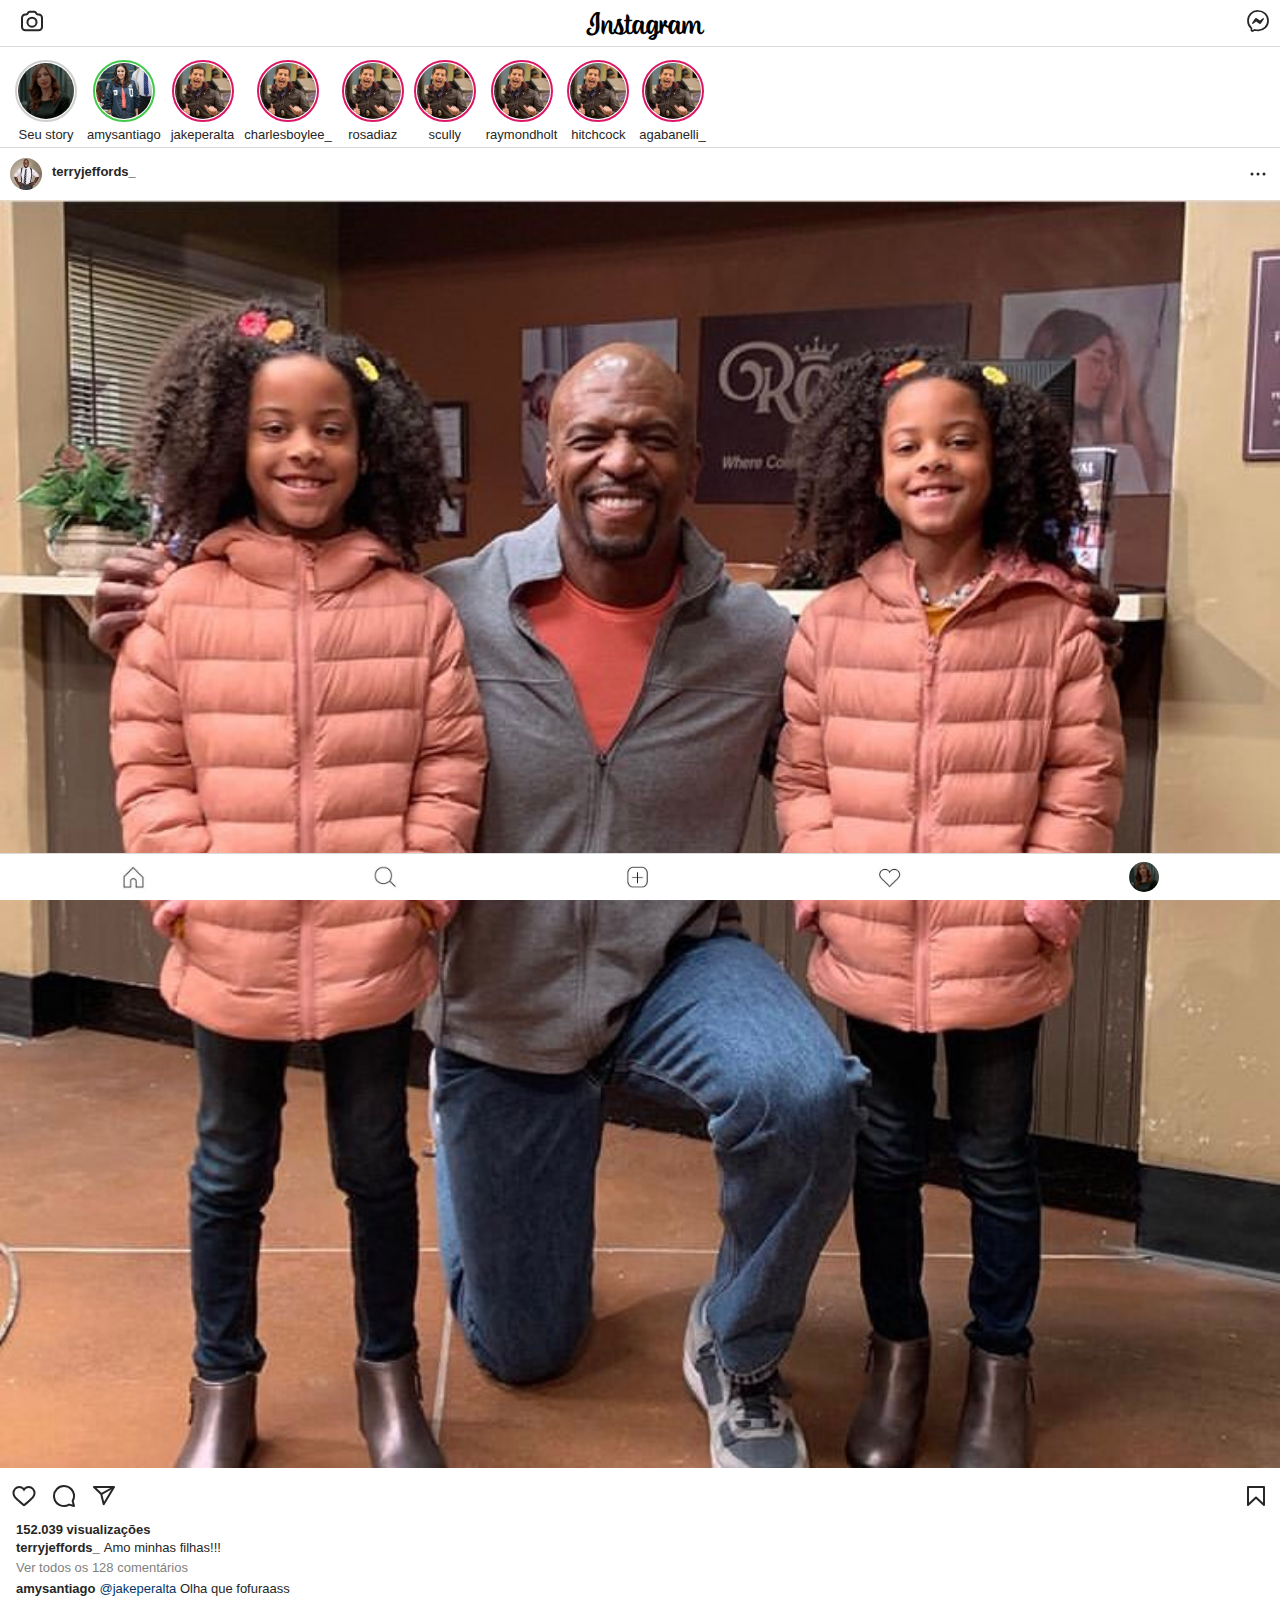
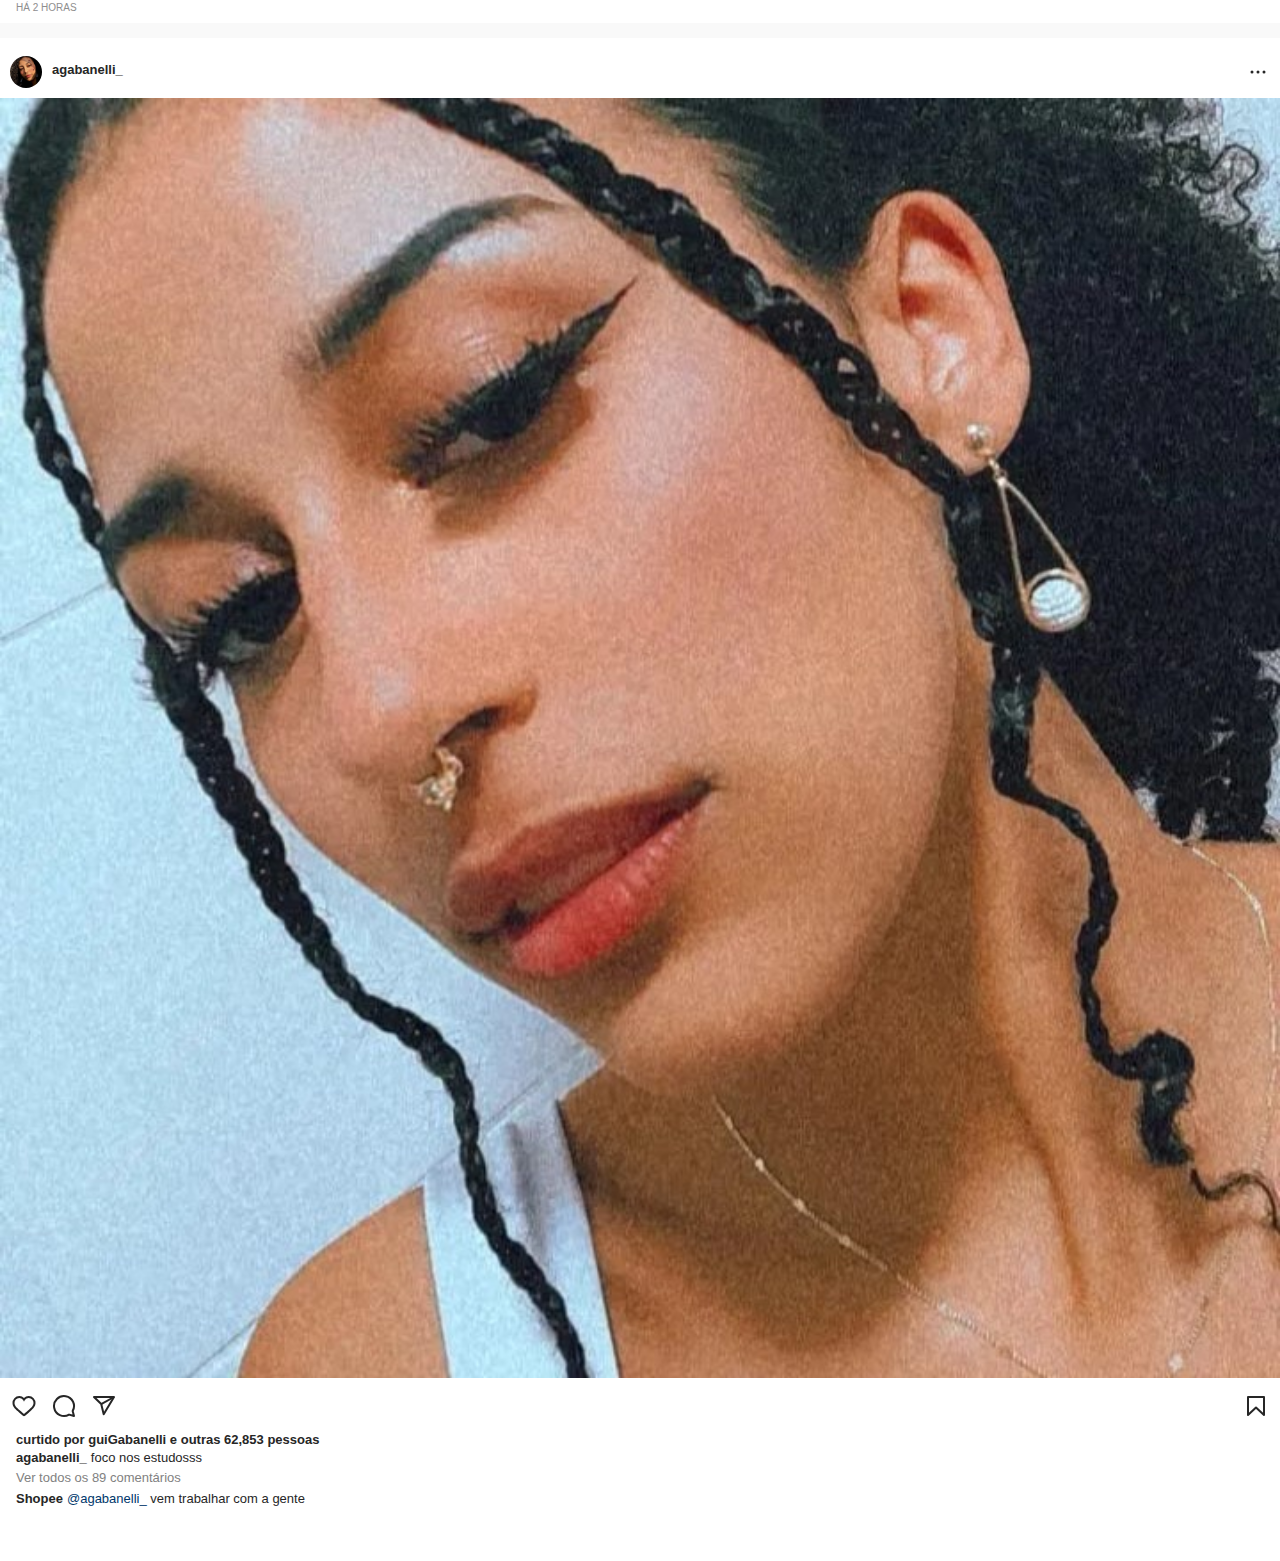
==== index.html @ 6c4eb4de "Add files via upload" ====
<!DOCTYPE html>
<html lang="en">

<head>
    <meta charset="UTF-8">
    <meta http-equiv="X-UA-Compatible" content="IE=edge">
    <meta name="viewport" content="width=device-width, initial-scale=1.0">
    <link rel="stylesheet" href="style.css">
    <link rel="icon" type="image/png" href="./fotos/instagram-icone-icon-1.png">
    <title>Instagram</title>
</head>

<body>
    <header>
        <div id="iconeStoryNovo">
            <svg aria-label="Novo story" class="_ab6-" color="#262626" fill="#262626" height="24" role="img"
                viewBox="0 0 24 24" width="24">
                <circle cx="12" cy="13.191" fill="none" r="4.539" stroke="currentColor" stroke-linejoin="round"
                    stroke-width="2"></circle>
                <path
                    d="M18.592 21.374A3.408 3.408 0 0022 17.966V8.874a3.41 3.41 0 00-3.41-3.409h-.52a2.108 2.108 0 01-1.954-1.375 2.082 2.082 0 00-2.204-1.348h-3.824A2.082 2.082 0 007.884 4.09 2.108 2.108 0 015.93 5.465h-.52A3.41 3.41 0 002 8.875v9.091a3.408 3.408 0 003.408 3.408z"
                    fill="none" stroke="currentColor" stroke-linejoin="round" stroke-width="2"></path>
            </svg>
        </div>
        <h1>Instagram</h1>
        <div id="iconeMensagens">
            <svg aria-label="Messenger" class="_ab6-" color="#262626" fill="#262626" height="24" role="img"
                viewBox="0 0 24 24" width="24">
                <path
                    d="M12.003 2.001a9.705 9.705 0 110 19.4 10.876 10.876 0 01-2.895-.384.798.798 0 00-.533.04l-1.984.876a.801.801 0 01-1.123-.708l-.054-1.78a.806.806 0 00-.27-.569 9.49 9.49 0 01-3.14-7.175 9.65 9.65 0 0110-9.7z"
                    fill="none" stroke="currentColor" stroke-miterlimit="10" stroke-width="1.739"></path>
                <path
                    d="M17.79 10.132a.659.659 0 00-.962-.873l-2.556 2.05a.63.63 0 01-.758.002L11.06 9.47a1.576 1.576 0 00-2.277.42l-2.567 3.98a.659.659 0 00.961.875l2.556-2.049a.63.63 0 01.759-.002l2.452 1.84a1.576 1.576 0 002.278-.42z"
                    fill-rule="evenodd"></path>
            </svg>
        </div>
    </header>
    <div class="topbar">
        <div class="story">
            <img class="mystoryPhoto" src="./fotos/8803b8cc7ead937092e18b21e936384a.jpg" alt="SeuStory" width="56">
            <span>Seu story</span>
        </div>
        <div class="story">
            <img class="storyPhotoFriends" src="./fotos/b1fdc8699f5cfa6f0bca0fb3edc25e66.jpg" alt="OutroStory"
                width="56" height="56">
            <span>amysantiago</span>
        </div>
        <div class="story">
            <img class="storyPhoto" src="./fotos/YKdAW6oT_400x400.jpg" alt="OutroStory" width="56">
            <span>jakeperalta</span>
        </div>
        <div class="story">
            <img class="storyPhoto" src="./fotos/YKdAW6oT_400x400.jpg" alt="OutroStory" width="56">
            <span>charlesboylee_</span>
        </div>
        <div class="story">
            <img class="storyPhoto" src="./fotos/YKdAW6oT_400x400.jpg" alt="OutroStory" width="56">
            <span>rosadiaz</span>
        </div>
        <div class="story">
            <img class="storyPhoto" src="./fotos/YKdAW6oT_400x400.jpg" alt="OutroStory" width="56">
            <span>scully</span>
        </div>
        <div class="story">
            <img class="storyPhoto" src="./fotos/YKdAW6oT_400x400.jpg" alt="OutroStory" width="56">
            <span>raymondholt</span>
        </div>
        <div class="story">
            <img class="storyPhoto" src="./fotos/YKdAW6oT_400x400.jpg" alt="OutroStory" width="56">
            <span>hitchcock</span>
        </div>
        <div class="story">
            <img class="storyPhoto" src="./fotos/YKdAW6oT_400x400.jpg" alt="OutroStory" width="56">
            <span>agabanelli_</span>
        </div>
    </div>

    <div class="pub">
        <div class="criador">
            <img class="perfilPhoto" src="./fotos/download.jfif" alt="icone" width="32">
            <span class="boldSpan">terryjeffords_</span>
            <svg aria-label="Mais opções" class="config" color="#262626" fill="#262626" height="24" role="img"
                viewBox="0 0 24 24" width="24">
                <circle cx="12" cy="12" r="1.5"></circle>
                <circle cx="6" cy="12" r="1.5"></circle>
                <circle cx="18" cy="12" r="1.5"></circle>
            </svg>
        </div>
        <div class="post">
            <img class="mainPhoto" src="./fotos/D1T5wXcWoAAjp3R.jpg" alt="post" width="360">
            <div class="iconbar">
                <svg aria-label="Curtir" class="_ab6-" color="#262626" fill="#262626" height="24" role="img"
                    viewBox="0 0 24 24" width="24">
                    <path
                        d="M16.792 3.904A4.989 4.989 0 0121.5 9.122c0 3.072-2.652 4.959-5.197 7.222-2.512 2.243-3.865 3.469-4.303 3.752-.477-.309-2.143-1.823-4.303-3.752C5.141 14.072 2.5 12.167 2.5 9.122a4.989 4.989 0 014.708-5.218 4.21 4.21 0 013.675 1.941c.84 1.175.98 1.763 1.12 1.763s.278-.588 1.11-1.766a4.17 4.17 0 013.679-1.938m0-2a6.04 6.04 0 00-4.797 2.127 6.052 6.052 0 00-4.787-2.127A6.985 6.985 0 00.5 9.122c0 3.61 2.55 5.827 5.015 7.97.283.246.569.494.853.747l1.027.918a44.998 44.998 0 003.518 3.018 2 2 0 002.174 0 45.263 45.263 0 003.626-3.115l.922-.824c.293-.26.59-.519.885-.774 2.334-2.025 4.98-4.32 4.98-7.94a6.985 6.985 0 00-6.708-7.218z">
                    </path>
                </svg>
                <svg aria-label="Comentar" class="_ab6-" color="#262626" fill="#262626" height="24" role="img"
                    viewBox="0 0 24 24" width="24">
                    <path d="M20.656 17.008a9.993 9.993 0 10-3.59 3.615L22 22z" fill="none" stroke="currentColor"
                        stroke-linejoin="round" stroke-width="2"></path>
                </svg>
                <svg aria-label="Compartilhar publicação" class="_ab6-" color="#262626" fill="#262626" height="24"
                    role="img" viewBox="0 0 24 24" width="24">
                    <line fill="none" stroke="currentColor" stroke-linejoin="round" stroke-width="2" x1="22" x2="9.218"
                        y1="3" y2="10.083"></line>
                    <polygon fill="none" points="11.698 20.334 22 3.001 2 3.001 9.218 10.084 11.698 20.334"
                        stroke="currentColor" stroke-linejoin="round" stroke-width="2"></polygon>
                </svg>
                <svg aria-label="Salvar" class="salvar" color="#262626" fill="#262626" height="24" role="img"
                    viewBox="0 0 24 24" width="24">
                    <polygon fill="none" points="20 21 12 13.44 4 21 4 3 20 3 20 21" stroke="currentColor"
                        stroke-linecap="round" stroke-linejoin="round" stroke-width="2"></polygon>
                </svg>
            </div>
            <div class="texto">
                <span class="boldSpan">152.039 visualizações</span>
                <div class="coment">
                    <span class="boldSpan">terryjeffords_</span>
                    <span class="normalSpan">Amo minhas filhas!!!</span>
                </div>
                <span class="greySpan">Ver todos os 128 comentários</span>
                <div>
                    <span class="boldSpan">amysantiago</span>
                    <span class="normalSpan">
                        <span class="marcarSpan">@jakeperalta</span>
                        Olha que fofuraass
                    </span>
                </div>
                <span class="timeSpan">HÁ 2 HORAS</span>
            </div>
            <hr>
        </div>
    </div>
    <div class="pub">
        <div class="criador">
            <img class="perfilPhoto" src="./fotos/WhatsApp Image 2022-10-13 at 17.48.50.jpeg" alt="icone" width="32">
            <span class="boldSpan">agabanelli_</span>
            <svg aria-label="Mais opções" class="config" color="#262626" fill="#262626" height="24" role="img"
                viewBox="0 0 24 24" width="24">
                <circle cx="12" cy="12" r="1.5"></circle>
                <circle cx="6" cy="12" r="1.5"></circle>
                <circle cx="18" cy="12" r="1.5"></circle>
            </svg>
        </div>
        <div class="post">
            <img class="mainPhoto" src="./fotos/aaaaaaaaaaaaa.jpeg" alt="post" width="360">
            <div class="iconbar">
                <svg aria-label="Curtir" class="_ab6-" color="#262626" fill="#262626" height="24" role="img"
                    viewBox="0 0 24 24" width="24">
                    <path
                        d="M16.792 3.904A4.989 4.989 0 0121.5 9.122c0 3.072-2.652 4.959-5.197 7.222-2.512 2.243-3.865 3.469-4.303 3.752-.477-.309-2.143-1.823-4.303-3.752C5.141 14.072 2.5 12.167 2.5 9.122a4.989 4.989 0 014.708-5.218 4.21 4.21 0 013.675 1.941c.84 1.175.98 1.763 1.12 1.763s.278-.588 1.11-1.766a4.17 4.17 0 013.679-1.938m0-2a6.04 6.04 0 00-4.797 2.127 6.052 6.052 0 00-4.787-2.127A6.985 6.985 0 00.5 9.122c0 3.61 2.55 5.827 5.015 7.97.283.246.569.494.853.747l1.027.918a44.998 44.998 0 003.518 3.018 2 2 0 002.174 0 45.263 45.263 0 003.626-3.115l.922-.824c.293-.26.59-.519.885-.774 2.334-2.025 4.98-4.32 4.98-7.94a6.985 6.985 0 00-6.708-7.218z">
                    </path>
                </svg>
                <svg aria-label="Comentar" class="_ab6-" color="#262626" fill="#262626" height="24" role="img"
                    viewBox="0 0 24 24" width="24">
                    <path d="M20.656 17.008a9.993 9.993 0 10-3.59 3.615L22 22z" fill="none" stroke="currentColor"
                        stroke-linejoin="round" stroke-width="2"></path>
                </svg>
                <svg aria-label="Compartilhar publicação" class="_ab6-" color="#262626" fill="#262626" height="24"
                    role="img" viewBox="0 0 24 24" width="24">
                    <line fill="none" stroke="currentColor" stroke-linejoin="round" stroke-width="2" x1="22" x2="9.218"
                        y1="3" y2="10.083"></line>
                    <polygon fill="none" points="11.698 20.334 22 3.001 2 3.001 9.218 10.084 11.698 20.334"
                        stroke="currentColor" stroke-linejoin="round" stroke-width="2"></polygon>
                </svg>
                <svg aria-label="Salvar" class="salvar" color="#262626" fill="#262626" height="24" role="img"
                    viewBox="0 0 24 24" width="24">
                    <polygon fill="none" points="20 21 12 13.44 4 21 4 3 20 3 20 21" stroke="currentColor"
                        stroke-linecap="round" stroke-linejoin="round" stroke-width="2"></polygon>
                </svg>
            </div>
            <div class="texto">
                <span class="boldSpan">curtido por <b>guiGabanelli</b> e <b>outras 62,853 pessoas</b></span>
                <div class="coment">
                    <span class="boldSpan">agabanelli_</span>
                    <span class="normalSpan">foco nos estudosss</span>
                </div>
                <span class="greySpan">Ver todos os 89 comentários</span>
                <div>
                    <span class="boldSpan">Shopee</span>
                    <span class="normalSpan">
                        <span class="marcarSpan">@agabanelli_</span>
                        vem trabalhar com a gente
                    </span>
                </div>
            </div>
        </div>
    </div>
    <div class="divisaoDePost">
        <!-- gambiarra -->
        <br>
        <br>
        <br>
    </div>

    <nav>
        <div class="bottomBar">
            <img src="./fotos/home.png" alt="" width="25">
            <img src="./fotos/search.png" alt="" width="25">
            <img src="./fotos/pub.png" alt="" width="25">
            <img src="./fotos/likes.png" alt="" width="25">
            <img class="perfilPhoto" src="./fotos/8803b8cc7ead937092e18b21e936384a.jpg" alt="" width="30">
        </div>
    </nav>
</body>


</html>
---- style.css ----
@font-face {
    font-family: InstagramFont;
    src: url('./InstagramFont.otf') format('opentype');
}

body {
    background-color: white;
    margin: 0;
}

h1 {
    margin: 0;
    font-size: 28px;
    align-items: center;
    text-align: center;
    font-family: InstagramFont;
    font-weight: 100;
}
hr{
    height: 15px;
    background-color: #f9f9f9;
    border: none;
}
span {
    font-size: 13px;
    font-family: -apple-system, BlinkMacSystemFont, 'Segoe UI', Roboto, Helvetica, Arial, sans-serif;
    color: #262626;
}
.timeSpan{
    font-size: 10px;
    color: #8e8e8e;
}

.boldSpan {
    font-weight: 600;
    margin-bottom: 5px;
}

.greySpan {
    display: flex;
    margin: 4px 0px 4px 0px;
    color: rgb(129, 129, 129);
    font-size: 13px;
}

.marcarSpan {
    color: #00376B
}

#iconeStoryNovo, #iconeMensagens{
    margin: 0 15px 0 15px
}

header {
    justify-content: space-between;
    padding: 5px;
    display: flex;
    align-items: center;
    border-bottom: 1px rgba(128, 128, 128, 0.287) solid;
    position: fixed;
    width: 100%;
    background-color: white;
}
::-webkit-scrollbar {
    height: 0;
    width: 0;
}
.topbar {
    overflow-x: scroll;
    display: flex;
    padding: 60px 15px 5px 15px;
    border-bottom: 1px rgba(128, 128, 128, 0.287) solid;
}
.mystoryPhoto {
    border-radius: 600px;
    padding: 1px;
    border: 2px solid rgb(207, 207, 207);
}
.storyPhoto {
    border-radius: 600px;
    padding: 1px;
    border: 2px solid rgb(220, 21, 100);
}
.storyPhotoFriends {
    border-radius: 600px;
    padding: 1px;
    border: 2px solid rgb(65, 202, 74);
}

.story {
    display: flex;
    gap: 5px;
    align-items: center;
    flex-direction: column;
    padding-right: 10px;
}

.criador {
    display: flex;
    align-items: center;
    padding: 10px;
    gap: 10px;
    flex-direction: row;

}
.mainPhoto{
    width: 100%;
    height: 100%;
}

.perfilPhoto {
    border-radius: 100px;
}

.config {
    margin-left: auto;
}

.iconbar{
    display: flex;
    padding: 12px;
    gap: 16px;
}
.salvar{
    margin-left: auto;
}
.texto{
    margin: 0px 16px 0px 16px;
}
nav{
    position: fixed;
    bottom: 0;
    width: 100%;
    background-color: white;
}
.bottomBar{
    border-top: 1px rgba(128, 128, 128, 0.287) solid;
    align-items: center;
    display: flex;
    flex-direction: row;
    justify-content: space-around;
    padding: 8px;
}
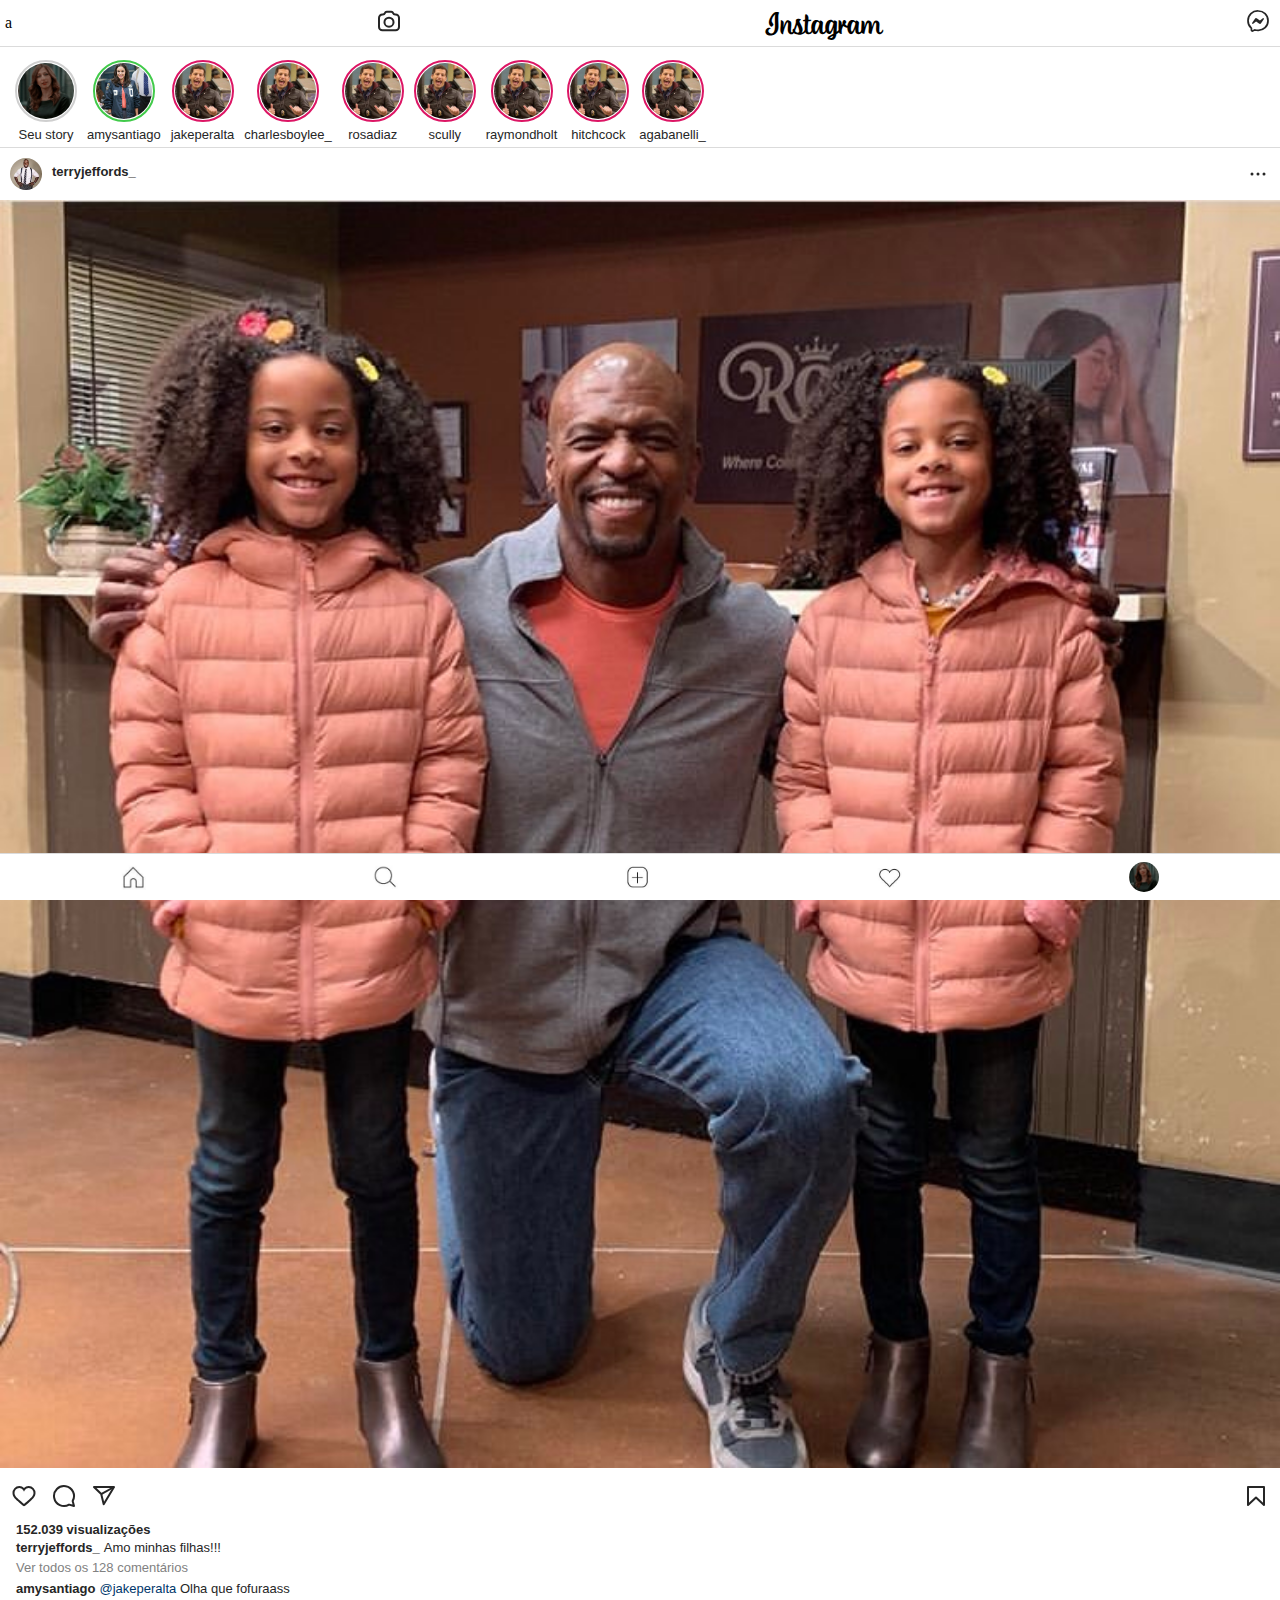
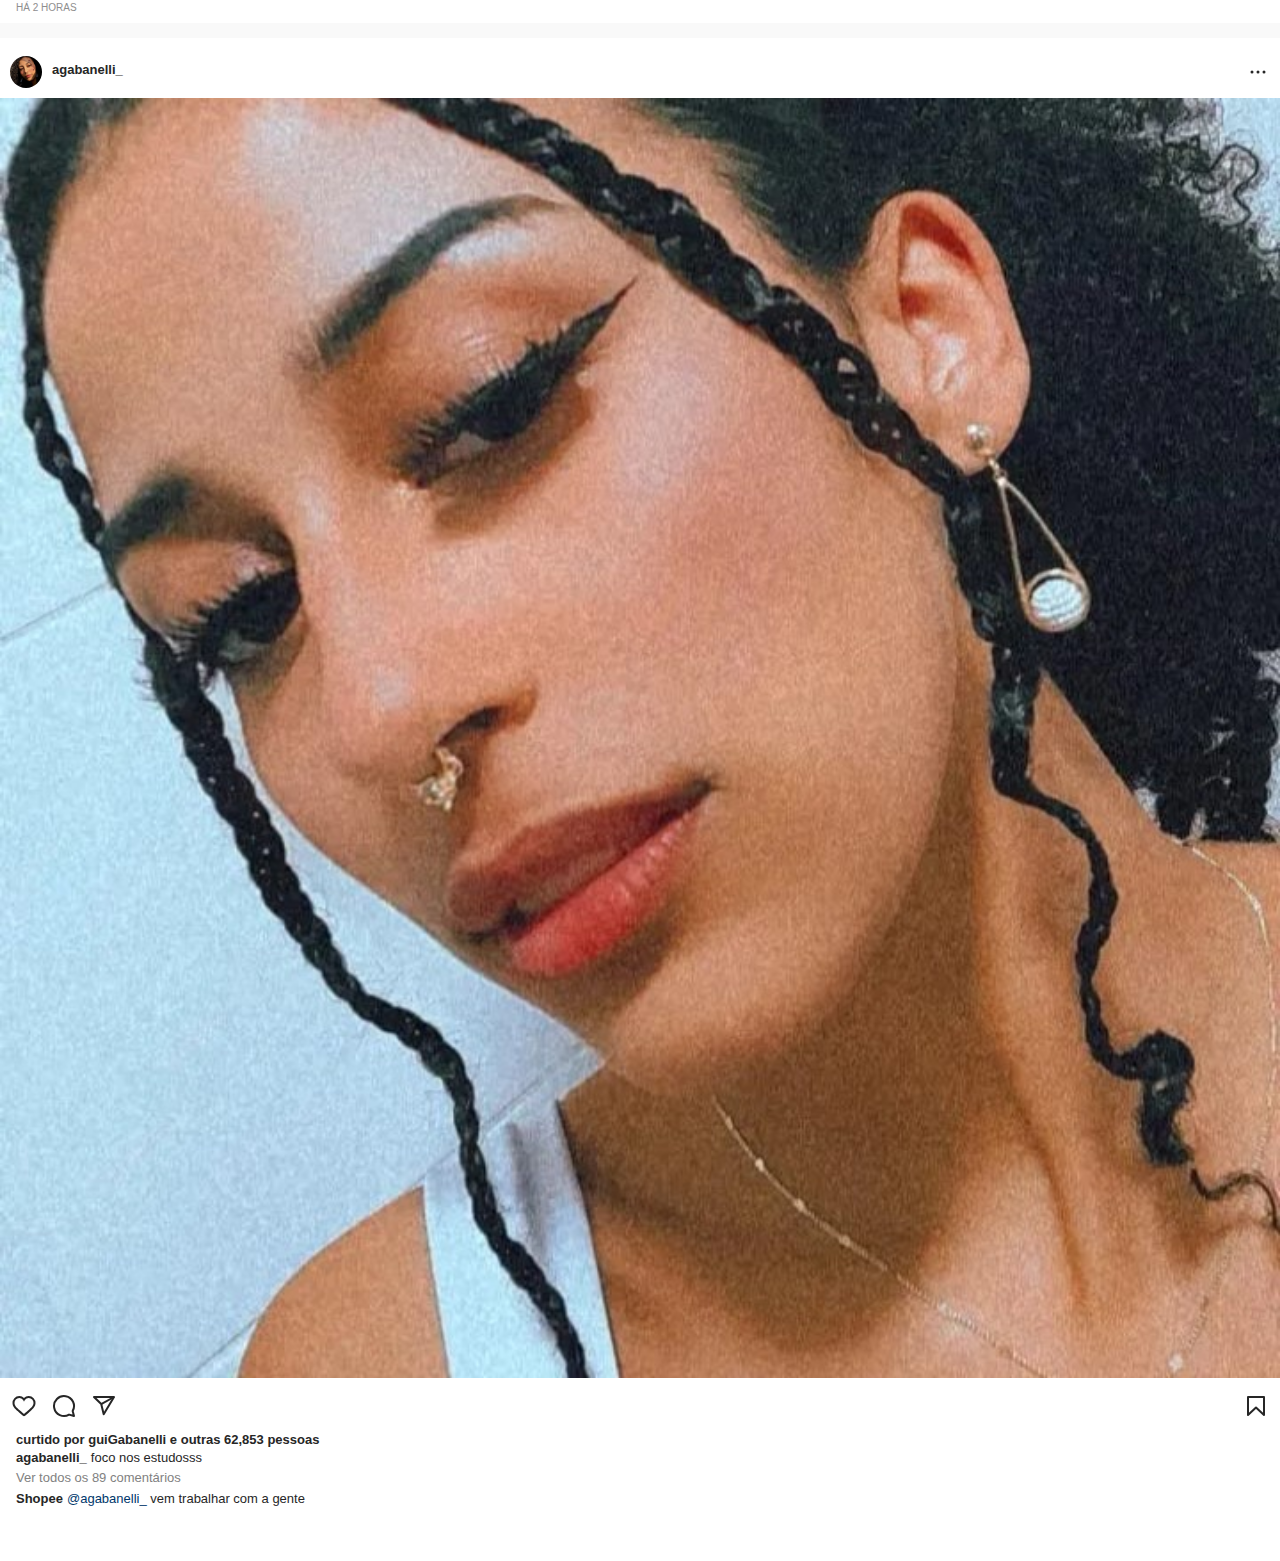
==== commit 8bc80817: "mudei o a" ====
--- a/index.html
+++ b/index.html
@@ -12,6 +12,7 @@
 
 <body>
     <header>
+        a
         <div id="iconeStoryNovo">
             <svg aria-label="Novo story" class="_ab6-" color="#262626" fill="#262626" height="24" role="img"
                 viewBox="0 0 24 24" width="24">
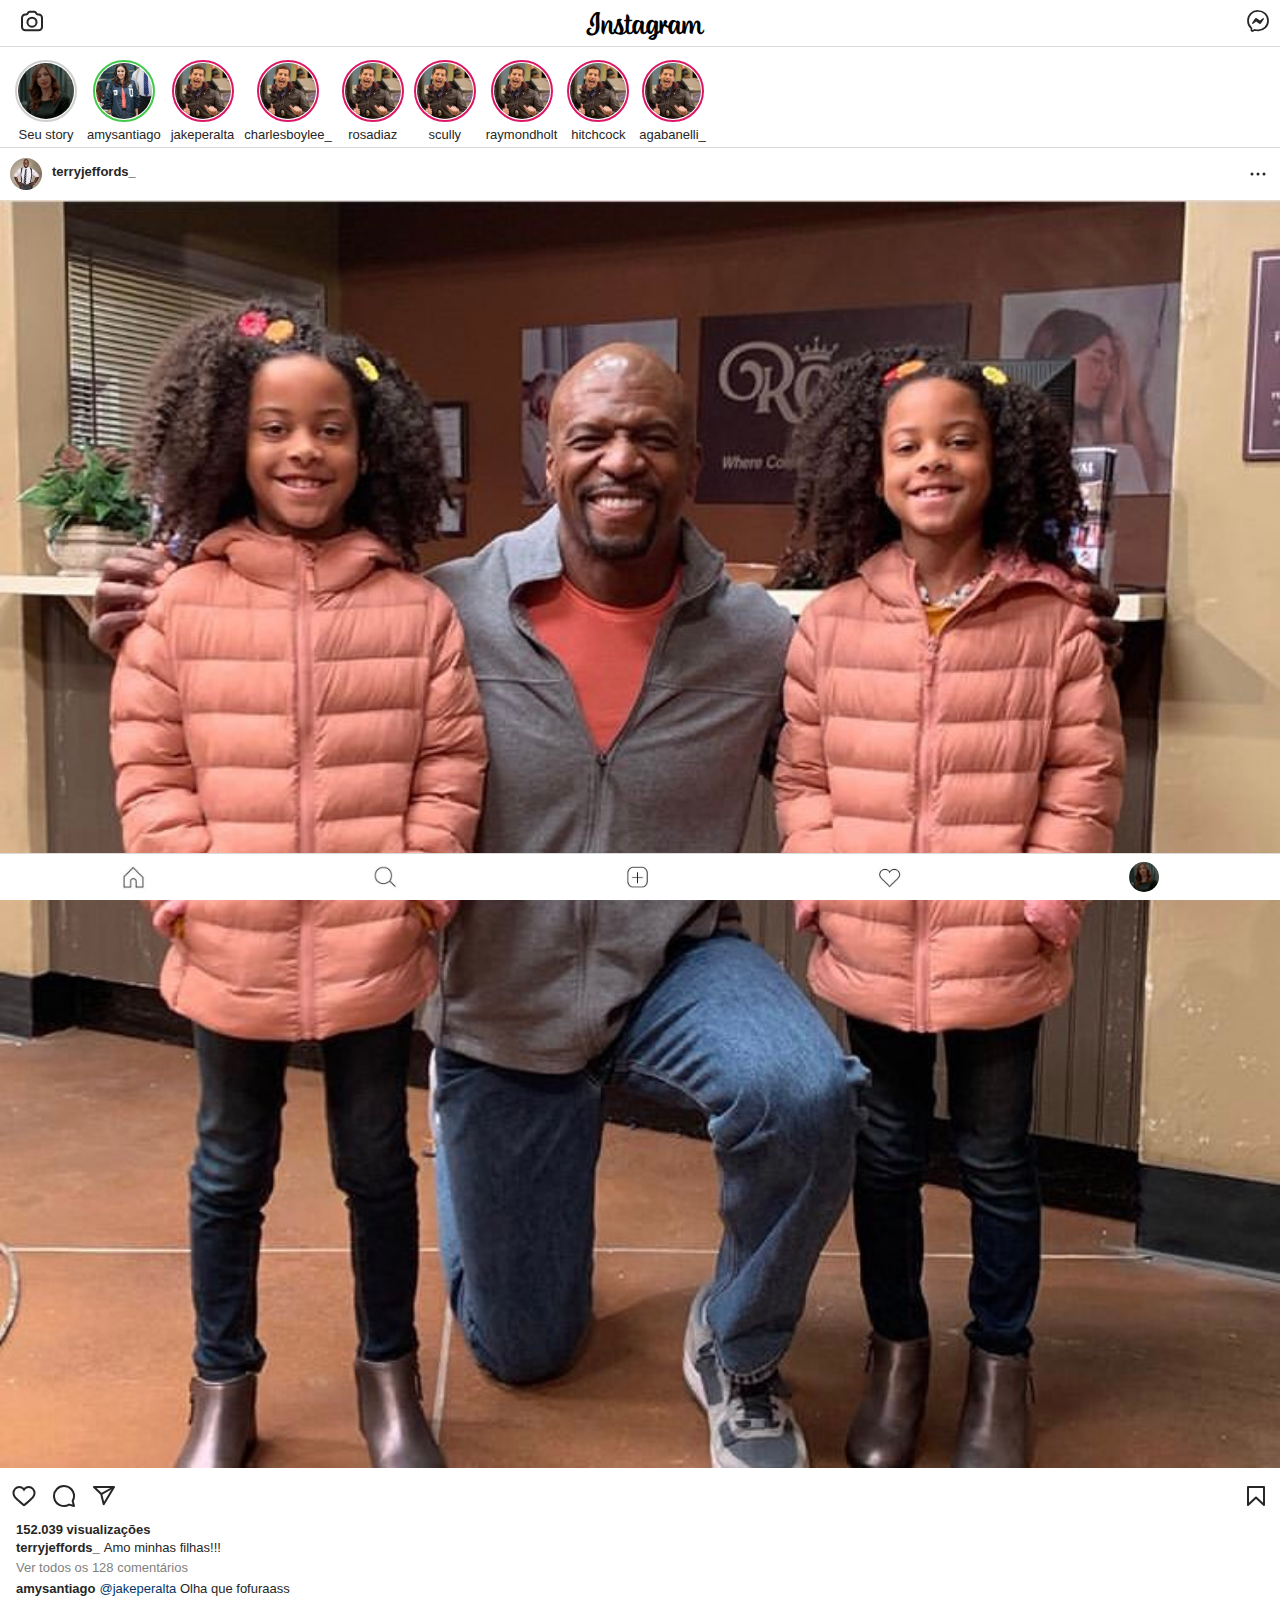
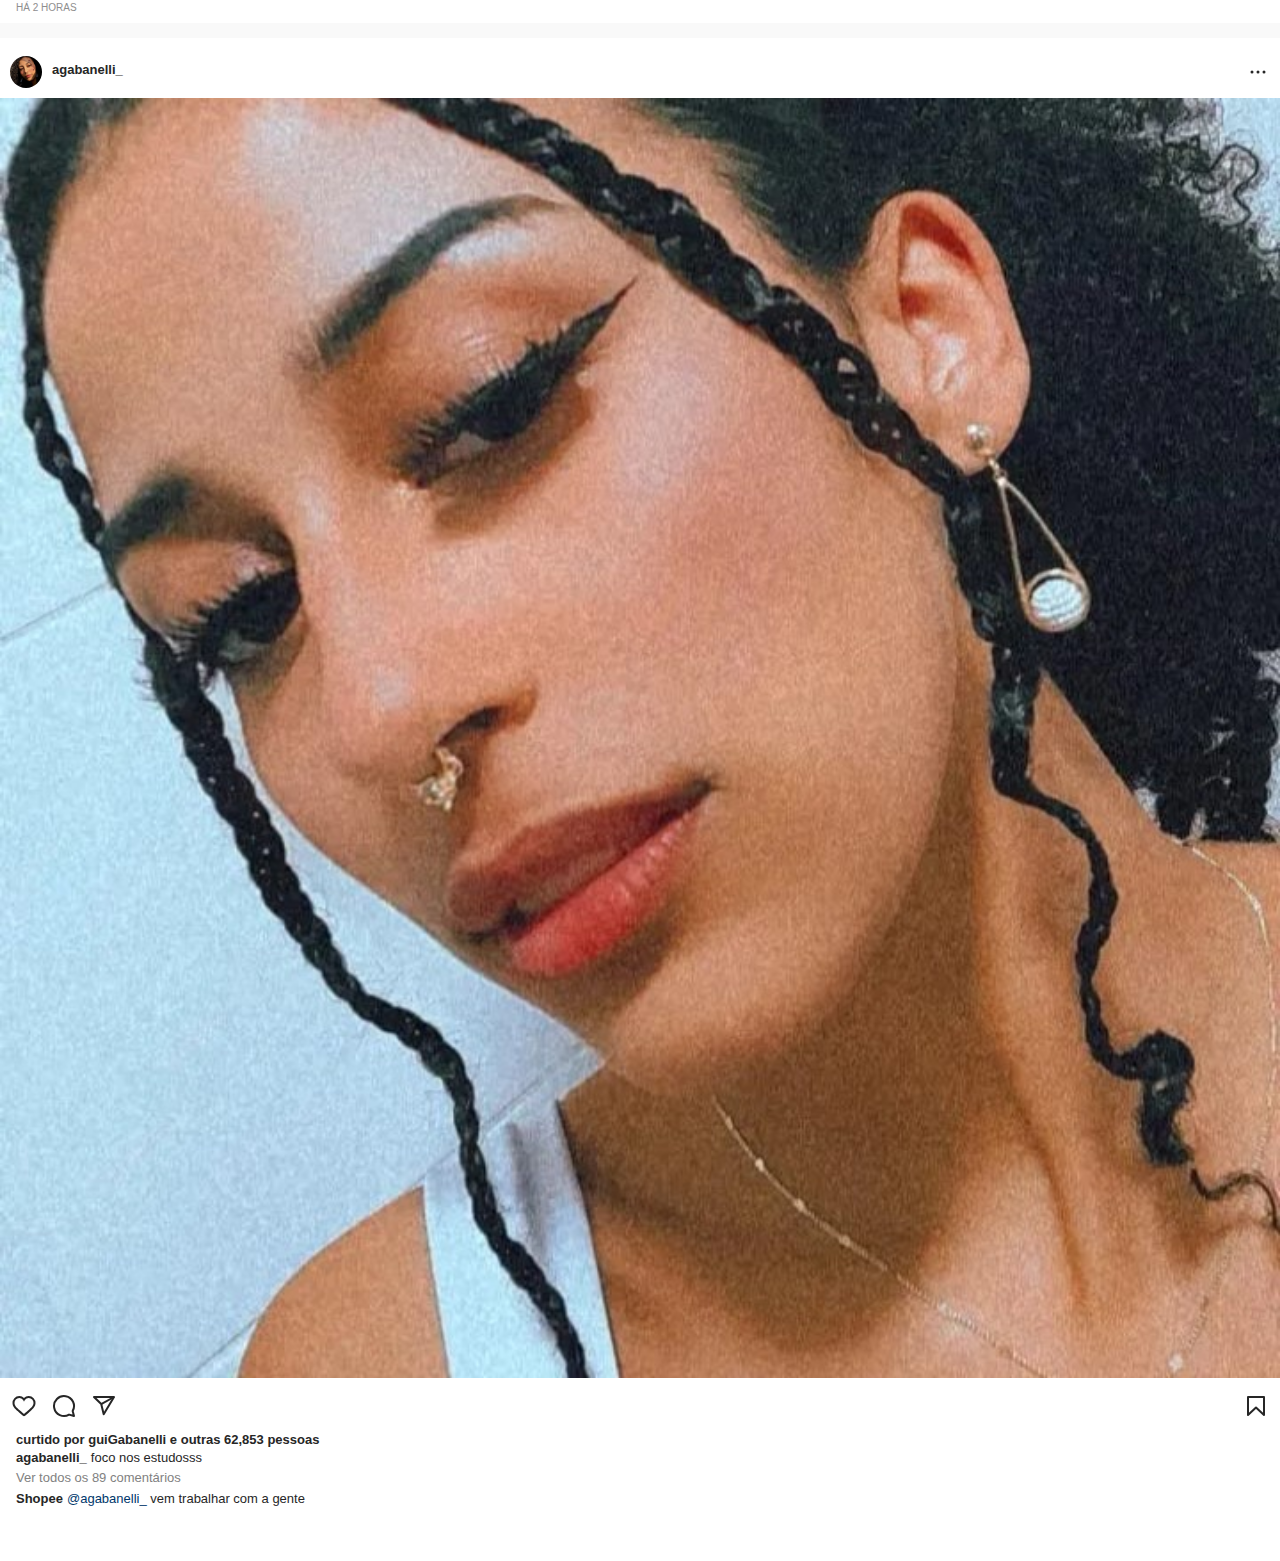
==== commit c7726842: "tirei o a" ====
--- a/index.html
+++ b/index.html
@@ -12,7 +12,6 @@
 
 <body>
     <header>
-        a
         <div id="iconeStoryNovo">
             <svg aria-label="Novo story" class="_ab6-" color="#262626" fill="#262626" height="24" role="img"
                 viewBox="0 0 24 24" width="24">
